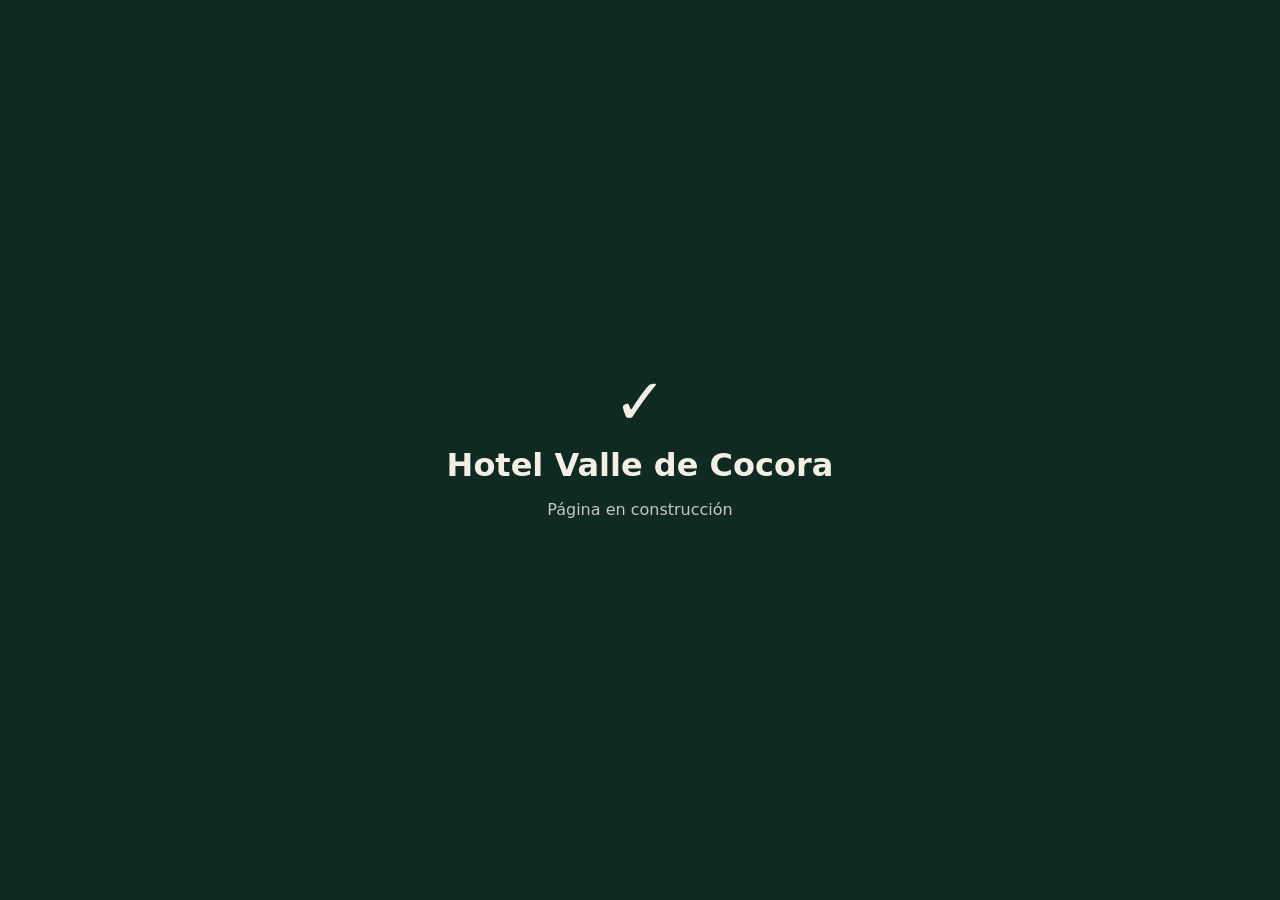
==== index.html @ d0116ac9 "Página base para probar la tarjeta NFC" ====
<!doctype html>
<html lang="es">
<head>
<meta charset="utf-8">
<meta name="viewport" content="width=device-width,initial-scale=1">
<title>Hotel Valle de Cocora</title>
<style>
  body{margin:0;min-height:100vh;display:grid;place-items:center;background:#0f2a22;color:#f4efe4;font-family:system-ui,sans-serif;text-align:center}
  h1{font-weight:600;margin:.2em 0} p{opacity:.8}
  .ok{font-size:64px}
</style>
</head>
<body>
<main>
  <div class="ok">✓</div>
  <h1 id="t">Hotel Valle de Cocora</h1>
  <p id="s">Página en construcción</p>
</main>
<script>
  const t = new URLSearchParams(location.search).get('t');
  if (t) { document.getElementById('t').textContent = 'Tarjeta ' + t + ' detectada'; document.getElementById('s').textContent = 'La tarjeta NFC funciona correctamente.'; }
</script>
</body>
</html>
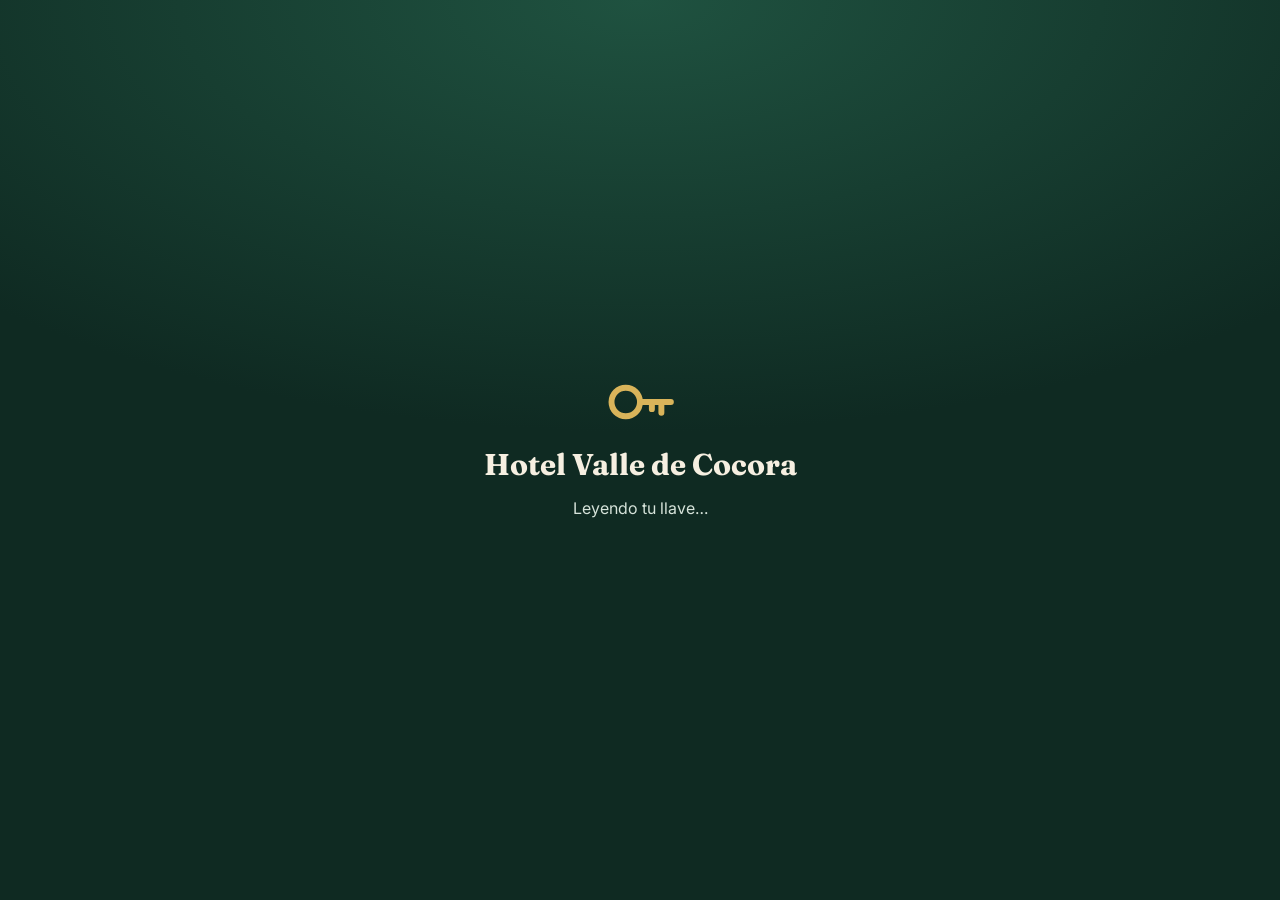
==== commit c2f89ad9: "Llave del huésped: recorrido 3D, guía de 30 m, loro y check-in en vivo" ====
--- a/index.html
+++ b/index.html
@@ -2,23 +2,82 @@
 <html lang="es">
 <head>
 <meta charset="utf-8">
-<meta name="viewport" content="width=device-width,initial-scale=1">
-<title>Hotel Valle de Cocora</title>
-<style>
-  body{margin:0;min-height:100vh;display:grid;place-items:center;background:#0f2a22;color:#f4efe4;font-family:system-ui,sans-serif;text-align:center}
-  h1{font-weight:600;margin:.2em 0} p{opacity:.8}
-  .ok{font-size:64px}
-</style>
+<meta name="viewport" content="width=device-width,initial-scale=1,maximum-scale=1,user-scalable=no,viewport-fit=cover">
+<meta name="theme-color" content="#0f2a22">
+<title>Tu llave · Hotel Valle de Cocora</title>
+<link rel="preconnect" href="https://fonts.googleapis.com">
+<link href="https://fonts.googleapis.com/css2?family=Fraunces:opsz,wght@9..144,500;9..144,700&family=Inter:wght@400;500;600;700&display=swap" rel="stylesheet">
+<link rel="stylesheet" href="css/huesped.css">
+<script type="importmap">{ "imports": { "three": "./js/vendor/three.module.js" } }</script>
+<script src="js/vendor/supabase.js"></script>
 </head>
 <body>
-<main>
-  <div class="ok">✓</div>
-  <h1 id="t">Hotel Valle de Cocora</h1>
-  <p id="s">Página en construcción</p>
-</main>
-<script>
-  const t = new URLSearchParams(location.search).get('t');
-  if (t) { document.getElementById('t').textContent = 'Tarjeta ' + t + ' detectada'; document.getElementById('s').textContent = 'La tarjeta NFC funciona correctamente.'; }
-</script>
+<canvas id="lienzo"></canvas>
+
+<!-- Pantallas -->
+<section class="pantalla" id="p-carga">
+  <div class="centro">
+    <div class="llave-anim" aria-hidden="true"><svg viewBox="0 0 64 64"><circle cx="20" cy="32" r="12" fill="none" stroke="currentColor" stroke-width="5"/><path d="M32 32h26M50 32v9M42 32v6" stroke="currentColor" stroke-width="5" stroke-linecap="round" fill="none"/></svg></div>
+    <h1>Hotel Valle de Cocora</h1>
+    <p id="carga-txt">Leyendo tu llave…</p>
+  </div>
+</section>
+
+<section class="pantalla" id="p-inactiva" hidden>
+  <div class="centro">
+    <div class="candado" aria-hidden="true">🔒</div>
+    <h1>Llave inactiva</h1>
+    <p>Acércate a recepción para que activen tu llave.</p>
+    <p class="chico" id="inactiva-num"></p>
+    <div class="espera"><span></span><span></span><span></span></div>
+    <button class="sec" id="btn-demo" hidden>Recorrer en modo demostración</button>
+  </div>
+</section>
+
+<section class="pantalla" id="p-bienvenida" hidden>
+  <div class="centro tarjeta-bienvenida">
+    <p class="sobre">Llave activada ✓</p>
+    <h1 id="bv-nombre">¡Bienvenido!</h1>
+    <div class="ficha">
+      <div class="hab"><span>Habitación</span><b id="bv-hab">—</b></div>
+      <div class="fila"><span>Ubicación</span><b id="bv-ubic">—</b></div>
+      <div class="fila"><span>Tipo</span><b id="bv-tipo">—</b></div>
+      <div class="fila"><span>Estadía</span><b id="bv-noches">—</b></div>
+    </div>
+    <p class="chico">Camina por el hotel hasta tu habitación. Cuando estés a 30 m, alguien muy especial te mostrará el camino.</p>
+    <button id="btn-empezar">Comenzar recorrido</button>
+  </div>
+</section>
+
+<section class="pantalla transparente" id="p-final" hidden>
+  <div class="centro tarjeta-bienvenida exito">
+    <div class="check" aria-hidden="true">✓</div>
+    <h1>¡Bienvenido a la <span id="fin-hab"></span>!</h1>
+    <p>Check-in completado y pago registrado. Disfruta tu estadía en el Valle de Cocora.</p>
+    <button id="btn-seguir">Seguir explorando</button>
+  </div>
+</section>
+
+<!-- Interfaz del recorrido -->
+<div class="hud" id="hud" hidden>
+  <div class="guia" id="guia">
+    <div class="flecha" id="flecha" aria-hidden="true"><svg viewBox="0 0 40 40"><path d="M20 3 L33 33 L20 26 L7 33 Z" fill="currentColor"/></svg></div>
+    <div class="txt">
+      <small id="guia-titulo">Habitación</small>
+      <b id="guia-texto">Entra al hotel</b>
+    </div>
+    <div class="dist"><b id="guia-dist">—</b><small>metros</small></div>
+  </div>
+  <canvas id="minimapa" width="240" height="240"></canvas>
+  <div class="joystick" id="joystick"><div class="perilla" id="perilla"></div></div>
+  <p class="ayuda" id="ayuda">Mueve con el círculo · arrastra para mirar</p>
+  <div class="hoja-puerta" id="hoja-puerta" hidden>
+    <p><b id="hp-titulo">Estás frente a tu puerta</b><span>Toca el botón o acerca otra vez tu tarjeta al celular.</span></p>
+    <button id="btn-abrir">🔑 Abrir con mi llave</button>
+  </div>
+  <div class="aviso" id="aviso" hidden></div>
+</div>
+
+<script type="module" src="js/huesped.js"></script>
 </body>
 </html>
--- a/css/huesped.css
+++ b/css/huesped.css
@@ -0,0 +1,68 @@
+:root {
+  --verde: #0f2a22; --verde-2: #173d30; --crema: #f6efe1; --oro: #d9b45a; --texto: #1d2a22; --suave: #6b7a70;
+  color-scheme: light;
+}
+* { box-sizing: border-box; -webkit-tap-highlight-color: transparent; }
+html, body { margin: 0; height: 100%; overflow: hidden; background: var(--verde); font-family: Inter, system-ui, sans-serif; color: var(--crema);
+  overscroll-behavior: none; user-select: none; -webkit-user-select: none; -webkit-touch-callout: none; }
+#lienzo { position: fixed; inset: 0; width: 100%; height: 100%; display: block; touch-action: none; }
+h1 { font-family: Fraunces, Georgia, serif; font-weight: 700; margin: .25em 0; font-size: 30px; line-height: 1.1; }
+button { font: inherit; cursor: pointer; border: 0; border-radius: 14px; padding: 15px 22px; font-weight: 700; font-size: 16px; background: var(--oro); color: #22190a; width: 100%; }
+button.sec { background: transparent; color: var(--crema); border: 1px solid #ffffff44; font-weight: 600; margin-top: 18px; }
+[hidden] { display: none !important; }
+
+.pantalla { position: fixed; inset: 0; z-index: 10; display: grid; place-items: center; padding: 24px;
+  background: radial-gradient(120% 80% at 50% 0%, #1f5240 0%, var(--verde) 60%); text-align: center; }
+.pantalla.transparente { background: #0f2a22aa; backdrop-filter: blur(3px); }
+.centro { width: min(380px, 100%); }
+.centro p { color: #d6e3da; line-height: 1.45; }
+.chico { font-size: 13.5px; opacity: .85; }
+.llave-anim { width: 76px; height: 76px; margin: 0 auto 6px; color: var(--oro); animation: girar 1.6s ease-in-out infinite; }
+@keyframes girar { 50% { transform: rotate(-25deg) scale(1.08); } }
+.candado { font-size: 64px; filter: grayscale(.2); }
+.espera { display: flex; gap: 8px; justify-content: center; margin-top: 10px; }
+.espera span { width: 9px; height: 9px; border-radius: 50%; background: var(--oro); animation: punto 1.2s infinite; }
+.espera span:nth-child(2) { animation-delay: .2s; } .espera span:nth-child(3) { animation-delay: .4s; }
+@keyframes punto { 50% { opacity: .2; transform: translateY(-4px); } }
+
+.tarjeta-bienvenida { background: var(--crema); color: var(--texto); border-radius: 22px; padding: 24px 22px; box-shadow: 0 20px 60px #0008; animation: sube .5s ease-out; }
+@keyframes sube { from { transform: translateY(24px); opacity: 0; } }
+.tarjeta-bienvenida p { color: var(--suave); }
+.tarjeta-bienvenida .sobre { margin: 0; color: #2f8f5b; font-weight: 700; font-size: 13px; letter-spacing: .4px; text-transform: uppercase; }
+.ficha { background: #fff; border: 1px solid #e8dcc4; border-radius: 16px; padding: 14px 16px; margin: 14px 0; text-align: left; }
+.ficha .hab { display: flex; justify-content: space-between; align-items: baseline; border-bottom: 1px dashed #e0d2b4; padding-bottom: 8px; margin-bottom: 6px; }
+.ficha .hab b { font-family: Fraunces, Georgia, serif; font-size: 40px; color: #0f5b32; }
+.ficha span { color: var(--suave); font-size: 13.5px; }
+.ficha .fila { display: flex; justify-content: space-between; padding: 3px 0; font-size: 14.5px; }
+.exito .check { width: 72px; height: 72px; margin: 0 auto; border-radius: 50%; background: #0f5b32; color: #fff; font-size: 42px; display: grid; place-items: center; animation: late 1s ease-out; }
+@keyframes late { 0% { transform: scale(.3); } 60% { transform: scale(1.15); } }
+
+/* HUD */
+.hud { position: fixed; inset: 0; z-index: 5; pointer-events: none; }
+.guia { position: absolute; top: max(12px, env(safe-area-inset-top)); left: 12px; right: 12px; display: flex; align-items: center; gap: 12px;
+  background: #0f2a22e6; border: 1px solid #ffffff22; border-radius: 18px; padding: 10px 14px; box-shadow: 0 8px 24px #0006; transition: background .5s, border-color .5s; }
+.guia.cerca { background: #2f9e44f0; border-color: #ffd23f; }
+.guia .flecha { width: 44px; height: 44px; flex: none; color: var(--oro); transition: transform .15s linear; }
+.guia.cerca .flecha { color: #ffd23f; }
+.guia .txt { flex: 1; min-width: 0; }
+.guia small { display: block; font-size: 12px; opacity: .8; }
+.guia b { display: block; font-size: 16px; line-height: 1.2; }
+.guia .dist { text-align: center; min-width: 54px; }
+.guia .dist b { font-size: 26px; font-variant-numeric: tabular-nums; }
+.guia .dist small { font-size: 10.5px; }
+#minimapa { position: absolute; right: 12px; bottom: max(16px, env(safe-area-inset-bottom)); width: 120px; height: 120px; border-radius: 16px; background: #0f2a22d9; border: 1px solid #ffffff2a; }
+.joystick { position: absolute; left: 22px; bottom: max(26px, env(safe-area-inset-bottom)); width: 124px; height: 124px; border-radius: 50%;
+  background: #ffffff1c; border: 2px solid #ffffff55; backdrop-filter: blur(2px); }
+.perilla { position: absolute; left: 50%; top: 50%; width: 54px; height: 54px; margin: -27px; border-radius: 50%; background: #f6efe1e6; box-shadow: 0 4px 12px #0006; }
+.ayuda { position: absolute; left: 0; right: 0; bottom: 160px; text-align: center; font-size: 13px; text-shadow: 0 1px 4px #000; opacity: .9; margin: 0; transition: opacity 1s; }
+.hoja-puerta { position: absolute; left: 12px; right: 12px; bottom: 170px; background: var(--crema); color: var(--texto); border-radius: 18px; padding: 14px; pointer-events: auto;
+  box-shadow: 0 12px 40px #0008; animation: sube .3s ease-out; }
+.hoja-puerta p { margin: 0 0 10px; } .hoja-puerta b { display: block; font-size: 17px; } .hoja-puerta span { font-size: 13px; color: var(--suave); }
+.aviso { position: absolute; top: 100px; left: 50%; transform: translateX(-50%); background: #ffd23f; color: #1d2a22; font-weight: 700; padding: 10px 16px; border-radius: 999px;
+  box-shadow: 0 8px 24px #0006; white-space: nowrap; animation: sube .35s ease-out; font-size: 14.5px; }
+
+@media (min-width: 900px) {
+  .guia { left: 50%; right: auto; transform: translateX(-50%); width: 520px; }
+  #minimapa { width: 180px; height: 180px; }
+  .hoja-puerta { left: 50%; right: auto; transform: translateX(-50%); width: 420px; }
+}
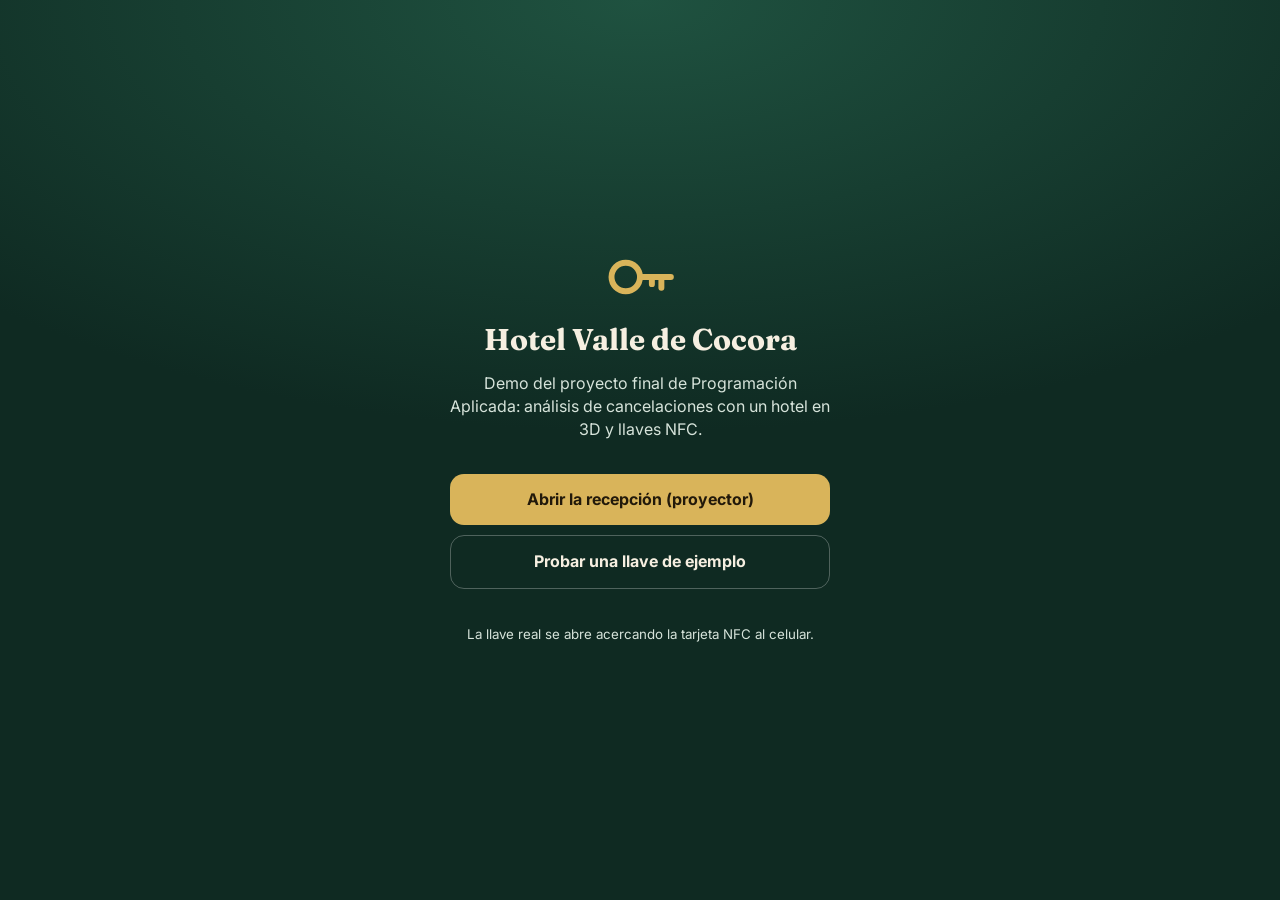
==== commit cb9c5ebb: "Saludos neutros; estado de puerta por asignación" ====
--- a/index.html
+++ b/index.html
@@ -1,83 +1,84 @@
-<!doctype html>
-<html lang="es">
-<head>
-<meta charset="utf-8">
-<meta name="viewport" content="width=device-width,initial-scale=1,maximum-scale=1,user-scalable=no,viewport-fit=cover">
-<meta name="theme-color" content="#0f2a22">
-<title>Tu llave · Hotel Valle de Cocora</title>
-<link rel="preconnect" href="https://fonts.googleapis.com">
-<link href="https://fonts.googleapis.com/css2?family=Fraunces:opsz,wght@9..144,500;9..144,700&family=Inter:wght@400;500;600;700&display=swap" rel="stylesheet">
-<link rel="stylesheet" href="css/huesped.css">
-<script type="importmap">{ "imports": { "three": "./js/vendor/three.module.js" } }</script>
-<script src="js/vendor/supabase.js"></script>
-</head>
-<body>
-<canvas id="lienzo"></canvas>
-
-<!-- Pantallas -->
-<section class="pantalla" id="p-carga">
-  <div class="centro">
-    <div class="llave-anim" aria-hidden="true"><svg viewBox="0 0 64 64"><circle cx="20" cy="32" r="12" fill="none" stroke="currentColor" stroke-width="5"/><path d="M32 32h26M50 32v9M42 32v6" stroke="currentColor" stroke-width="5" stroke-linecap="round" fill="none"/></svg></div>
-    <h1>Hotel Valle de Cocora</h1>
-    <p id="carga-txt">Leyendo tu llave…</p>
-  </div>
-</section>
-
-<section class="pantalla" id="p-inactiva" hidden>
-  <div class="centro">
-    <div class="candado" aria-hidden="true">🔒</div>
-    <h1>Llave inactiva</h1>
-    <p>Acércate a recepción para que activen tu llave.</p>
-    <p class="chico" id="inactiva-num"></p>
-    <div class="espera"><span></span><span></span><span></span></div>
-    <button class="sec" id="btn-demo" hidden>Recorrer en modo demostración</button>
-  </div>
-</section>
-
-<section class="pantalla" id="p-bienvenida" hidden>
-  <div class="centro tarjeta-bienvenida">
-    <p class="sobre">Llave activada ✓</p>
-    <h1 id="bv-nombre">¡Bienvenido!</h1>
-    <div class="ficha">
-      <div class="hab"><span>Habitación</span><b id="bv-hab">—</b></div>
-      <div class="fila"><span>Ubicación</span><b id="bv-ubic">—</b></div>
-      <div class="fila"><span>Tipo</span><b id="bv-tipo">—</b></div>
-      <div class="fila"><span>Estadía</span><b id="bv-noches">—</b></div>
-    </div>
-    <p class="chico">Camina por el hotel hasta tu habitación. Cuando estés a 30 m, alguien muy especial te mostrará el camino.</p>
-    <button id="btn-empezar">Comenzar recorrido</button>
-  </div>
-</section>
-
-<section class="pantalla transparente" id="p-final" hidden>
-  <div class="centro tarjeta-bienvenida exito">
-    <div class="check" aria-hidden="true">✓</div>
-    <h1>¡Bienvenido a la <span id="fin-hab"></span>!</h1>
-    <p>Check-in completado y pago registrado. Disfruta tu estadía en el Valle de Cocora.</p>
-    <button id="btn-seguir">Seguir explorando</button>
-  </div>
-</section>
-
-<!-- Interfaz del recorrido -->
-<div class="hud" id="hud" hidden>
-  <div class="guia" id="guia">
-    <div class="flecha" id="flecha" aria-hidden="true"><svg viewBox="0 0 40 40"><path d="M20 3 L33 33 L20 26 L7 33 Z" fill="currentColor"/></svg></div>
-    <div class="txt">
-      <small id="guia-titulo">Habitación</small>
-      <b id="guia-texto">Entra al hotel</b>
-    </div>
-    <div class="dist"><b id="guia-dist">—</b><small>metros</small></div>
-  </div>
-  <canvas id="minimapa" width="240" height="240"></canvas>
-  <div class="joystick" id="joystick"><div class="perilla" id="perilla"></div></div>
-  <p class="ayuda" id="ayuda">Mueve con el círculo · arrastra para mirar</p>
-  <div class="hoja-puerta" id="hoja-puerta" hidden>
-    <p><b id="hp-titulo">Estás frente a tu puerta</b><span>Toca el botón o acerca otra vez tu tarjeta al celular.</span></p>
-    <button id="btn-abrir">🔑 Abrir con mi llave</button>
-  </div>
-  <div class="aviso" id="aviso" hidden></div>
-</div>
-
-<script type="module" src="js/huesped.js"></script>
-</body>
-</html>
+<!doctype html>
+<html lang="es">
+<head>
+<meta charset="utf-8">
+<meta name="viewport" content="width=device-width,initial-scale=1,maximum-scale=1,user-scalable=no,viewport-fit=cover">
+<meta name="theme-color" content="#0f2a22">
+<title>Tu llave · Hotel Valle de Cocora</title>
+<link rel="preconnect" href="https://fonts.googleapis.com">
+<link href="https://fonts.googleapis.com/css2?family=Fraunces:opsz,wght@9..144,500;9..144,700&family=Inter:wght@400;500;600;700&display=swap" rel="stylesheet">
+<link rel="stylesheet" href="css/huesped.css">
+<script type="importmap">{ "imports": { "three": "./js/vendor/three.module.js" } }</script>
+<script src="js/vendor/supabase.js"></script>
+</head>
+<body>
+<canvas id="lienzo"></canvas>
+
+<!-- Pantallas -->
+<section class="pantalla" id="p-carga">
+  <div class="centro">
+    <div class="llave-anim" aria-hidden="true"><svg viewBox="0 0 64 64"><circle cx="20" cy="32" r="12" fill="none" stroke="currentColor" stroke-width="5"/><path d="M32 32h26M50 32v9M42 32v6" stroke="currentColor" stroke-width="5" stroke-linecap="round" fill="none"/></svg></div>
+    <h1>Hotel Valle de Cocora</h1>
+    <p id="carga-txt">Leyendo tu llave…</p>
+  </div>
+</section>
+
+<section class="pantalla" id="p-inactiva" hidden>
+  <div class="centro">
+    <div class="candado" aria-hidden="true">🔒</div>
+    <h1>Llave inactiva</h1>
+    <p>Acércate a recepción para que activen tu llave.</p>
+    <p class="chico" id="inactiva-num"></p>
+    <div class="espera"><span></span><span></span><span></span></div>
+    <button class="sec" id="btn-demo" hidden>Recorrer en modo demostración</button>
+  </div>
+</section>
+
+<section class="pantalla" id="p-bienvenida" hidden>
+  <div class="centro tarjeta-bienvenida">
+    <p class="sobre">Llave activada ✓</p>
+    <h1 id="bv-nombre">¡Hola!</h1>
+    <div class="ficha">
+      <div class="hab"><span>Habitación</span><b id="bv-hab">—</b></div>
+      <div class="fila"><span>Ubicación</span><b id="bv-ubic">—</b></div>
+      <div class="fila"><span>Tipo</span><b id="bv-tipo">—</b></div>
+      <div class="fila"><span>Estadía</span><b id="bv-noches">—</b></div>
+    </div>
+    <p class="chico">Camina por el hotel hasta tu habitación. Cuando estés a 30 m, alguien muy especial te mostrará el camino.</p>
+    <button id="btn-empezar">Comenzar recorrido</button>
+  </div>
+</section>
+
+<section class="pantalla transparente" id="p-final" hidden>
+  <div class="centro tarjeta-bienvenida exito">
+    <div class="check" aria-hidden="true">✓</div>
+    <h1>¡Ya estás en la <span id="fin-hab"></span>!</h1>
+    <p>Check-in completado y pago registrado. Disfruta tu estadía en el Valle de Cocora.</p>
+    <button id="btn-seguir">Seguir explorando</button>
+  </div>
+</section>
+
+<!-- Interfaz del recorrido -->
+<div class="hud" id="hud" hidden>
+  <div class="guia" id="guia">
+    <div class="flecha" id="flecha" aria-hidden="true"><svg viewBox="0 0 40 40"><path d="M20 3 L33 33 L20 26 L7 33 Z" fill="currentColor"/></svg></div>
+    <div class="txt">
+      <small id="guia-titulo">Habitación</small>
+      <b id="guia-texto">Entra al hotel</b>
+    </div>
+    <div class="dist"><b id="guia-dist">—</b><small>metros</small></div>
+  </div>
+  <canvas id="minimapa" width="240" height="240"></canvas>
+  <div class="joystick" id="joystick"><div class="perilla" id="perilla"></div></div>
+  <p class="ayuda" id="ayuda">Mueve con el círculo · arrastra para mirar</p>
+  <button class="llevame" id="btn-llevame" aria-pressed="false">🚶 Llévame</button>
+  <div class="hoja-puerta" id="hoja-puerta" hidden>
+    <p><b id="hp-titulo">Estás frente a tu puerta</b><span>Toca el botón o acerca otra vez tu tarjeta al celular.</span></p>
+    <button id="btn-abrir">🔑 Abrir con mi llave</button>
+  </div>
+  <div class="aviso" id="aviso" hidden></div>
+</div>
+
+<script type="module" src="js/huesped.js"></script>
+</body>
+</html>
--- a/css/huesped.css
+++ b/css/huesped.css
@@ -1,68 +1,79 @@
-:root {
-  --verde: #0f2a22; --verde-2: #173d30; --crema: #f6efe1; --oro: #d9b45a; --texto: #1d2a22; --suave: #6b7a70;
-  color-scheme: light;
-}
-* { box-sizing: border-box; -webkit-tap-highlight-color: transparent; }
-html, body { margin: 0; height: 100%; overflow: hidden; background: var(--verde); font-family: Inter, system-ui, sans-serif; color: var(--crema);
-  overscroll-behavior: none; user-select: none; -webkit-user-select: none; -webkit-touch-callout: none; }
-#lienzo { position: fixed; inset: 0; width: 100%; height: 100%; display: block; touch-action: none; }
-h1 { font-family: Fraunces, Georgia, serif; font-weight: 700; margin: .25em 0; font-size: 30px; line-height: 1.1; }
-button { font: inherit; cursor: pointer; border: 0; border-radius: 14px; padding: 15px 22px; font-weight: 700; font-size: 16px; background: var(--oro); color: #22190a; width: 100%; }
-button.sec { background: transparent; color: var(--crema); border: 1px solid #ffffff44; font-weight: 600; margin-top: 18px; }
-[hidden] { display: none !important; }
-
-.pantalla { position: fixed; inset: 0; z-index: 10; display: grid; place-items: center; padding: 24px;
-  background: radial-gradient(120% 80% at 50% 0%, #1f5240 0%, var(--verde) 60%); text-align: center; }
-.pantalla.transparente { background: #0f2a22aa; backdrop-filter: blur(3px); }
-.centro { width: min(380px, 100%); }
-.centro p { color: #d6e3da; line-height: 1.45; }
-.chico { font-size: 13.5px; opacity: .85; }
-.llave-anim { width: 76px; height: 76px; margin: 0 auto 6px; color: var(--oro); animation: girar 1.6s ease-in-out infinite; }
-@keyframes girar { 50% { transform: rotate(-25deg) scale(1.08); } }
-.candado { font-size: 64px; filter: grayscale(.2); }
-.espera { display: flex; gap: 8px; justify-content: center; margin-top: 10px; }
-.espera span { width: 9px; height: 9px; border-radius: 50%; background: var(--oro); animation: punto 1.2s infinite; }
-.espera span:nth-child(2) { animation-delay: .2s; } .espera span:nth-child(3) { animation-delay: .4s; }
-@keyframes punto { 50% { opacity: .2; transform: translateY(-4px); } }
-
-.tarjeta-bienvenida { background: var(--crema); color: var(--texto); border-radius: 22px; padding: 24px 22px; box-shadow: 0 20px 60px #0008; animation: sube .5s ease-out; }
-@keyframes sube { from { transform: translateY(24px); opacity: 0; } }
-.tarjeta-bienvenida p { color: var(--suave); }
-.tarjeta-bienvenida .sobre { margin: 0; color: #2f8f5b; font-weight: 700; font-size: 13px; letter-spacing: .4px; text-transform: uppercase; }
-.ficha { background: #fff; border: 1px solid #e8dcc4; border-radius: 16px; padding: 14px 16px; margin: 14px 0; text-align: left; }
-.ficha .hab { display: flex; justify-content: space-between; align-items: baseline; border-bottom: 1px dashed #e0d2b4; padding-bottom: 8px; margin-bottom: 6px; }
-.ficha .hab b { font-family: Fraunces, Georgia, serif; font-size: 40px; color: #0f5b32; }
-.ficha span { color: var(--suave); font-size: 13.5px; }
-.ficha .fila { display: flex; justify-content: space-between; padding: 3px 0; font-size: 14.5px; }
-.exito .check { width: 72px; height: 72px; margin: 0 auto; border-radius: 50%; background: #0f5b32; color: #fff; font-size: 42px; display: grid; place-items: center; animation: late 1s ease-out; }
-@keyframes late { 0% { transform: scale(.3); } 60% { transform: scale(1.15); } }
-
-/* HUD */
-.hud { position: fixed; inset: 0; z-index: 5; pointer-events: none; }
-.guia { position: absolute; top: max(12px, env(safe-area-inset-top)); left: 12px; right: 12px; display: flex; align-items: center; gap: 12px;
-  background: #0f2a22e6; border: 1px solid #ffffff22; border-radius: 18px; padding: 10px 14px; box-shadow: 0 8px 24px #0006; transition: background .5s, border-color .5s; }
-.guia.cerca { background: #2f9e44f0; border-color: #ffd23f; }
-.guia .flecha { width: 44px; height: 44px; flex: none; color: var(--oro); transition: transform .15s linear; }
-.guia.cerca .flecha { color: #ffd23f; }
-.guia .txt { flex: 1; min-width: 0; }
-.guia small { display: block; font-size: 12px; opacity: .8; }
-.guia b { display: block; font-size: 16px; line-height: 1.2; }
-.guia .dist { text-align: center; min-width: 54px; }
-.guia .dist b { font-size: 26px; font-variant-numeric: tabular-nums; }
-.guia .dist small { font-size: 10.5px; }
-#minimapa { position: absolute; right: 12px; bottom: max(16px, env(safe-area-inset-bottom)); width: 120px; height: 120px; border-radius: 16px; background: #0f2a22d9; border: 1px solid #ffffff2a; }
-.joystick { position: absolute; left: 22px; bottom: max(26px, env(safe-area-inset-bottom)); width: 124px; height: 124px; border-radius: 50%;
-  background: #ffffff1c; border: 2px solid #ffffff55; backdrop-filter: blur(2px); }
-.perilla { position: absolute; left: 50%; top: 50%; width: 54px; height: 54px; margin: -27px; border-radius: 50%; background: #f6efe1e6; box-shadow: 0 4px 12px #0006; }
-.ayuda { position: absolute; left: 0; right: 0; bottom: 160px; text-align: center; font-size: 13px; text-shadow: 0 1px 4px #000; opacity: .9; margin: 0; transition: opacity 1s; }
-.hoja-puerta { position: absolute; left: 12px; right: 12px; bottom: 170px; background: var(--crema); color: var(--texto); border-radius: 18px; padding: 14px; pointer-events: auto;
-  box-shadow: 0 12px 40px #0008; animation: sube .3s ease-out; }
-.hoja-puerta p { margin: 0 0 10px; } .hoja-puerta b { display: block; font-size: 17px; } .hoja-puerta span { font-size: 13px; color: var(--suave); }
-.aviso { position: absolute; top: 100px; left: 50%; transform: translateX(-50%); background: #ffd23f; color: #1d2a22; font-weight: 700; padding: 10px 16px; border-radius: 999px;
-  box-shadow: 0 8px 24px #0006; white-space: nowrap; animation: sube .35s ease-out; font-size: 14.5px; }
-
-@media (min-width: 900px) {
-  .guia { left: 50%; right: auto; transform: translateX(-50%); width: 520px; }
-  #minimapa { width: 180px; height: 180px; }
-  .hoja-puerta { left: 50%; right: auto; transform: translateX(-50%); width: 420px; }
-}
+:root {
+  --verde: #0f2a22; --verde-2: #173d30; --crema: #f6efe1; --oro: #d9b45a; --texto: #1d2a22; --suave: #6b7a70;
+  color-scheme: light;
+}
+* { box-sizing: border-box; -webkit-tap-highlight-color: transparent; }
+html, body { margin: 0; height: 100%; overflow: hidden; background: var(--verde); font-family: Inter, system-ui, sans-serif; color: var(--crema);
+  overscroll-behavior: none; user-select: none; -webkit-user-select: none; -webkit-touch-callout: none; }
+#lienzo { position: fixed; inset: 0; width: 100%; height: 100%; display: block; touch-action: none; }
+h1 { font-family: Fraunces, Georgia, serif; font-weight: 700; margin: .25em 0; font-size: 30px; line-height: 1.1; }
+button { font: inherit; cursor: pointer; border: 0; border-radius: 14px; padding: 15px 22px; font-weight: 700; font-size: 16px; background: var(--oro); color: #22190a; width: 100%; }
+button.sec { background: transparent; color: var(--crema); border: 1px solid #ffffff44; font-weight: 600; margin-top: 18px; }
+[hidden] { display: none !important; }
+
+.pantalla { position: fixed; inset: 0; z-index: 10; display: grid; place-items: center; padding: 24px;
+  background: radial-gradient(120% 80% at 50% 0%, #1f5240 0%, var(--verde) 60%); text-align: center; }
+.pantalla.transparente { background: #0f2a22aa; backdrop-filter: blur(3px); }
+#p-inactiva, #p-bienvenida { background: radial-gradient(120% 80% at 50% 0%, #1f5240cc 0%, #0f2a22e0 65%); }
+.centro { width: min(380px, 100%); }
+.centro p { color: #d6e3da; line-height: 1.45; }
+.chico { font-size: 13.5px; opacity: .85; }
+.llave-anim { width: 76px; height: 76px; margin: 0 auto 6px; color: var(--oro); animation: girar 1.6s ease-in-out infinite; }
+@keyframes girar { 50% { transform: rotate(-25deg) scale(1.08); } }
+.candado { font-size: 64px; filter: grayscale(.2); }
+.espera { display: flex; gap: 8px; justify-content: center; margin-top: 10px; }
+.espera span { width: 9px; height: 9px; border-radius: 50%; background: var(--oro); animation: punto 1.2s infinite; }
+.espera span:nth-child(2) { animation-delay: .2s; } .espera span:nth-child(3) { animation-delay: .4s; }
+@keyframes punto { 50% { opacity: .2; transform: translateY(-4px); } }
+
+.tarjeta-bienvenida { background: var(--crema); color: var(--texto); border-radius: 22px; padding: 24px 22px; box-shadow: 0 20px 60px #0008; animation: sube .5s ease-out; }
+@keyframes sube { from { transform: translateY(24px); opacity: 0; } }
+.tarjeta-bienvenida p { color: var(--suave); }
+.tarjeta-bienvenida .sobre { margin: 0; color: #2f8f5b; font-weight: 700; font-size: 13px; letter-spacing: .4px; text-transform: uppercase; }
+.ficha { background: #fff; border: 1px solid #e8dcc4; border-radius: 16px; padding: 14px 16px; margin: 14px 0; text-align: left; }
+.ficha .hab { display: flex; justify-content: space-between; align-items: baseline; border-bottom: 1px dashed #e0d2b4; padding-bottom: 8px; margin-bottom: 6px; }
+.ficha .hab b { font-family: Fraunces, Georgia, serif; font-size: 40px; color: #0f5b32; }
+.ficha span { color: var(--suave); font-size: 13.5px; }
+.ficha .fila { display: flex; justify-content: space-between; gap: 14px; padding: 3px 0; font-size: 14.5px; }
+.ficha .fila b { text-align: right; }
+.exito .check { width: 72px; height: 72px; margin: 0 auto; border-radius: 50%; background: #0f5b32; color: #fff; font-size: 42px; display: grid; place-items: center; animation: late 1s ease-out; }
+@keyframes late { 0% { transform: scale(.3); } 60% { transform: scale(1.15); } }
+
+/* HUD */
+.hud { position: fixed; inset: 0; z-index: 5; pointer-events: none; }
+.guia { position: absolute; top: max(12px, env(safe-area-inset-top)); left: 12px; right: 12px; display: flex; align-items: center; gap: 12px;
+  background: #0f2a22e6; border: 1px solid #ffffff22; border-radius: 18px; padding: 10px 14px; box-shadow: 0 8px 24px #0006; transition: background .5s, border-color .5s; }
+.guia.cerca { background: #2f9e44f0; border-color: #ffd23f; }
+.guia .flecha { width: 44px; height: 44px; flex: none; color: var(--oro); transition: transform .15s linear; }
+.guia.cerca .flecha { color: #ffd23f; }
+.guia .txt { flex: 1; min-width: 0; }
+.guia small { display: block; font-size: 12px; opacity: .8; }
+.guia b { display: block; font-size: 16px; line-height: 1.2; }
+.guia .dist { text-align: center; min-width: 54px; }
+.guia .dist b { font-size: 26px; font-variant-numeric: tabular-nums; }
+.guia .dist small { font-size: 10.5px; }
+#minimapa { position: absolute; right: 12px; bottom: max(16px, env(safe-area-inset-bottom)); width: 120px; height: 120px; border-radius: 16px; background: #0f2a22d9; border: 1px solid #ffffff2a; }
+.joystick { position: absolute; left: 22px; bottom: max(26px, env(safe-area-inset-bottom)); width: 124px; height: 124px; border-radius: 50%;
+  background: #ffffff1c; border: 2px solid #ffffff55; backdrop-filter: blur(2px); }
+.perilla { position: absolute; left: 50%; top: 50%; width: 54px; height: 54px; margin: -27px; border-radius: 50%; background: #f6efe1e6; box-shadow: 0 4px 12px #0006; }
+.ayuda { position: absolute; left: 0; right: 0; bottom: 160px; text-align: center; font-size: 13px; text-shadow: 0 1px 4px #000; opacity: .9; margin: 0; transition: opacity 1s; }
+.hoja-puerta { position: absolute; left: 12px; right: 12px; bottom: 170px; background: var(--crema); color: var(--texto); border-radius: 18px; padding: 14px; pointer-events: auto;
+  box-shadow: 0 12px 40px #0008; animation: sube .3s ease-out; }
+.hoja-puerta p { margin: 0 0 10px; } .hoja-puerta b { display: block; font-size: 17px; } .hoja-puerta span { font-size: 13px; color: var(--suave); }
+.aviso { position: absolute; top: 140px; left: 50%; transform: translateX(-50%); background: #ffd23f; color: #1d2a22; font-weight: 700; padding: 10px 16px; border-radius: 999px;
+  box-shadow: 0 8px 24px #0006; white-space: nowrap; animation: sube .35s ease-out; font-size: 14.5px; }
+
+@media (min-width: 900px) {
+  .guia { left: 50%; right: auto; transform: translateX(-50%); width: 520px; }
+  #minimapa { width: 180px; height: 180px; }
+  .hoja-puerta { left: 50%; right: auto; transform: translateX(-50%); width: 420px; }
+}
+
+a.boton { display: block; margin: 10px 0; padding: 14px; border-radius: 14px; background: var(--oro); color: #22190a; font-weight: 700; text-decoration: none; }
+a.boton.sec { background: transparent; color: var(--crema); border: 1px solid #ffffff44; }
+
+@media (max-height: 700px) { .hoja-puerta { bottom: 158px; } .joystick { width: 112px; height: 112px; } #minimapa { width: 104px; height: 104px; } .ayuda { bottom: 146px; } }
+
+.llevame { position: absolute; right: 12px; top: calc(max(12px, env(safe-area-inset-top)) + 84px); width: auto; padding: 10px 16px; border-radius: 999px;
+  font-size: 14px; background: #0f2a22d9; color: var(--crema); border: 1px solid #ffffff44; pointer-events: auto; box-shadow: 0 6px 18px #0006; }
+.llevame[aria-pressed="true"] { background: var(--oro); color: #22190a; border-color: var(--oro); }
